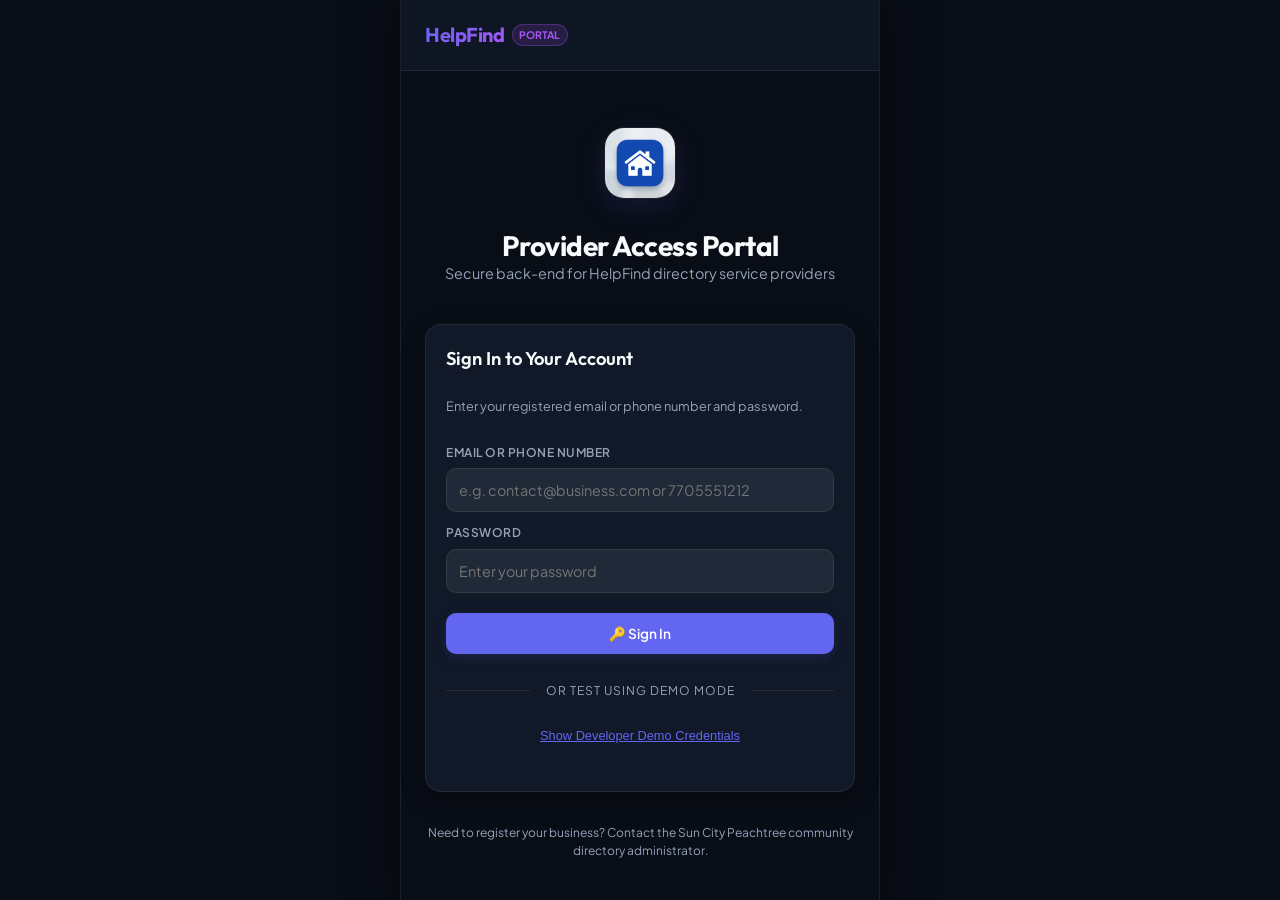
==== ProviderPortal/index.html @ e506c803 "Implement Email/Phone and Password authentication for ProviderPortal" ====
<!DOCTYPE html>
<html lang="en">
<head>
  <meta charset="UTF-8">
  <meta name="viewport" content="width=device-width, initial-scale=1.0">
  <title>ProviderPortal - HelpFind</title>
  
  <!-- SEO Meta Tags -->
  <meta name="description" content="Secure, mobile-responsive management portal for HelpFind service providers. Track conversion metrics and record service stories.">
  <meta name="theme-color" content="#0f172a">
  
  <!-- Web App Manifest & Apple Web App Metas -->
  <link rel="manifest" href="manifest.json">
  <meta name="apple-mobile-web-app-capable" content="yes">
  <meta name="apple-mobile-web-app-status-bar-style" content="black-translucent">
  <link rel="apple-touch-icon" href="icon.png">
  
  <link rel="stylesheet" href="style.css">
  

</head>
<body>

  <div id="app-container">
    
    <!-- Offline Banner -->
    <div id="offline-notification" class="offline-banner">
      ⚡ Offline Mode - Updates will be cached until you reconnect
    </div>
    
    <!-- Main Header -->
    <header>
      <div class="brand">
        <h1>HelpFind</h1>
        <span class="badge-portal">Portal</span>
      </div>
      
      <!-- User Info & Logout (Visible when logged in) -->
      <div id="user-profile" class="user-info-row hidden">
        <span id="user-email" class="user-email-tag" title="">provider@mail.com</span>
        <button id="btn-logout" class="logout-btn">Log Out</button>
      </div>
    </header>
    
    <!-- 1. LOGIN SCREEN -->
    <main id="screen-login" class="screen">
      <div class="login-header">
        <img src="icon.png" alt="HelpFind Provider Portal Logo" class="login-logo">
        <h2>Provider Access Portal</h2>
        <p class="subtitle">Secure back-end for HelpFind directory service providers</p>
      </div>
      
      <div class="card login-form-card">
        <h3>Sign In to Your Account</h3>
        <p class="subtitle" style="font-size: 0.8rem; margin-top: -0.25rem;">
          Enter your registered email or phone number and password.
        </p>
        
        <form id="form-login" style="display: flex; flex-direction: column; gap: 0.75rem; margin-top: 0.5rem;">
          <div class="form-group">
            <label for="login-username">Email or Phone Number</label>
            <input type="text" id="login-username" class="input-select" placeholder="e.g. contact@business.com or 7705551212" required style="cursor: text;">
          </div>
          <div class="form-group">
            <label for="login-password">Password</label>
            <input type="password" id="login-password" class="input-select" placeholder="Enter your password" required style="cursor: text;">
          </div>
          <button type="submit" class="btn btn-primary" style="margin-top: 0.5rem; width: 100%;">
            🔑 Sign In
          </button>
        </form>
        
        <div class="divider" style="margin-top: 0.5rem;">Or Test Using Demo Mode</div>
        
        <!-- Developer Demo Gate Bypass -->
        <button id="trigger-demo-panel" class="demo-login-trigger">
          Show Developer Demo Credentials
        </button>
        
        <div id="demo-auth-panel" class="demo-panel">
          <div class="form-group">
            <label for="demo-email-select">Choose Demo Provider Account</label>
            <select id="demo-email-select" class="input-select">
              <option value="" disabled selected>-- Select an email to log in --</option>
              <option value="transevesa@gmail.com">transevesa@gmail.com (Transevesa of Georgia, LLC)</option>
              <option value="terencebrittain@att.net">terencebrittain@att.net (Terence Britain, Sr.)</option>
              <option value="snowflowhvac@gmail.com">snowflowhvac@gmail.com (Snowflow Heating & Cooling LLC)</option>
              <option value="isbd@comcast.net">isbd@comcast.net (Doug Gardner)</option>
            </select>
          </div>
          
          <button id="btn-demo-login" class="btn btn-primary" style="margin-top: 0.25rem;">
            🔑 Log In with Demo Account
          </button>
        </div>
        
      </div>
      
      <div style="font-size: 0.75rem; color: var(--text-muted); text-align: center; margin-top: auto; padding-bottom: 1rem;">
        Need to register your business? Contact the Sun City Peachtree community directory administrator.
      </div>
    </main>
    
    <!-- 2. DASHBOARD SCREEN -->
    <main id="screen-dashboard" class="screen hidden">
      
      <!-- Provider Info Card -->
      <section class="card provider-profile-card">
        <div class="provider-title-row">
          <div>
            <h2 id="profile-name">Business Name</h2>
            <span id="profile-category" class="provider-meta-badge">Category &bull; Service</span>
          </div>
        </div>
        <div class="provider-details-list">
          <span>📞 Phone: <strong id="profile-phone">-</strong></span>
          <span>✉️ Registered Email: <strong id="profile-email">-</strong></span>
        </div>
      </section>
      
      <!-- Core Analytics Metrics Row -->
      <section class="metrics-grid">
        <div class="metric-card full-width">
          <span class="metric-label">Neighbor Engagement Metric</span>
          <span id="metric-times-used" class="metric-value">0</span>
          <span class="metric-subtext">Times neighbors clicked "I'll Use" (Hires & Leads generated)</span>
        </div>
        
        <div class="metric-card">
          <span class="metric-label">Average Rating</span>
          <span id="metric-rating" class="metric-value">0.0</span>
          <span class="metric-subtext">Based on verified reviews</span>
        </div>
        
        <div class="metric-card">
          <span class="metric-label">Total Reviews</span>
          <span id="metric-reviews-count" class="metric-value">0</span>
          <span class="metric-subtext">Submitted by neighbors</span>
        </div>
      </section>
      
      <!-- Knowledge Catalog Service Story Entry -->
      <section class="card story-card">
        <h3>Knowledge Catalog &bull; Service Story</h3>
        <p class="subtitle" style="font-size: 0.8rem; margin-top: -0.25rem;">
          Record a brief summary of the services, qualifications, or jobs you perform. Stories are displayed directly to neighbors.
        </p>
        
        <div class="transcription-area-container">
          <textarea id="story-textarea" class="transcription-textarea" placeholder="Speak your service story or type it here... (e.g. 'We recently installed high-efficiency HVAC units on Clover Lane...')"></textarea>
        </div>
        
        <!-- Speech controls -->
        <div class="voice-control-panel">
          <button id="btn-mic" class="mic-btn" title="Click to record voice description" aria-label="Microphone Button">
            🎤
          </button>
          
          <span id="recording-status-text" class="recording-status">Tap microphone to dictate story</span>
          
          <!-- Audio visualizer simulation waves -->
          <div id="audio-visualizer" class="audio-waves-container">
            <span class="wave-bar"></span>
            <span class="wave-bar"></span>
            <span class="wave-bar"></span>
            <span class="wave-bar"></span>
            <span class="wave-bar"></span>
          </div>
        </div>
        
        <div class="btn-row">
          <button id="btn-polish-story" class="btn btn-secondary" disabled>
            ✨ Polish Transcript
          </button>
          <button id="btn-save-story" class="btn btn-primary" disabled>
            💾 Save to Sheet
          </button>
        </div>
      </section>

      <!-- Change Password Section -->
      <section class="card security-card">
        <h3>Change Password</h3>
        <p class="subtitle" style="font-size: 0.8rem; margin-top: -0.25rem; margin-bottom: 0.75rem;">
          Update your login password.
        </p>
        <form id="form-change-password" style="display: flex; flex-direction: column; gap: 0.75rem;">
          <div class="form-group">
            <label for="chg-current-password">Current Password</label>
            <input type="password" id="chg-current-password" class="input-select" placeholder="Enter current password" required style="cursor: text;">
          </div>
          <div class="form-group">
            <label for="chg-new-password">New Password</label>
            <input type="password" id="chg-new-password" class="input-select" placeholder="Enter new password" required style="cursor: text;">
          </div>
          <div class="form-group">
            <label for="chg-confirm-password">Confirm New Password</label>
            <input type="password" id="chg-confirm-password" class="input-select" placeholder="Confirm new password" required style="cursor: text;">
          </div>
          <button type="submit" class="btn btn-secondary" style="margin-top: 0.25rem; width: 100%;">
            🔒 Update Password
          </button>
        </form>
      </section>
      
      <!-- Neighbor Reviews List -->
      <section class="reviews-section">
        <h3>Neighborhood Recommendations History</h3>
        <div id="reviews-list-container" class="reviews-container">
          <!-- Reviews list will be dynamically populated -->
        </div>
      </section>
      
    </main>
    
    <!-- Toast Notification Container -->
    <div id="toast-container"></div>
    
    <!-- Loading Overlay -->
    <div id="loading-mask" class="loading-overlay hidden">
      <div class="spinner"></div>
      <span style="font-size: 0.85rem; font-weight: 500;" id="loading-text">Loading directory...</span>
    </div>
    
  </div>

  <script src="app.js"></script>
  <script src="test_provider_portal.js"></script>
</body>
</html>
---- ProviderPortal/style.css ----
/* style.css - Premium Dashboard Design for ProviderPortal PWA */

@import url('https://fonts.googleapis.com/css2?family=Outfit:wght@300;400;500;600;700;800&family=Plus+Jakarta+Sans:wght@300;400;500;600;700&display=swap');

:root {
  --bg-base: #090d16;
  --bg-card: #111827;
  --bg-input: #1f2937;
  --primary: #6366f1;
  --primary-hover: #4f46e5;
  --primary-glow: rgba(99, 102, 241, 0.15);
  --accent: #a855f7;
  --accent-glow: rgba(168, 85, 247, 0.2);
  --success: #10b981;
  --success-glow: rgba(16, 185, 129, 0.15);
  --warning: #f59e0b;
  --danger: #ef4444;
  --text-main: #f8fafc;
  --text-muted: #94a3b8;
  --border: rgba(255, 255, 255, 0.08);
  --transition: all 0.3s cubic-bezier(0.4, 0, 0.2, 1);
  --shadow-sm: 0 2px 8px rgba(0, 0, 0, 0.2);
  --shadow-md: 0 8px 24px rgba(0, 0, 0, 0.3);
  --shadow-lg: 0 16px 40px rgba(0, 0, 0, 0.4);
}

* {
  box-sizing: border-box;
  margin: 0;
  padding: 0;
  -webkit-tap-highlight-color: transparent;
}

body {
  font-family: 'Plus Jakarta Sans', -apple-system, BlinkMacSystemFont, sans-serif;
  background-color: var(--bg-base);
  color: var(--text-main);
  min-height: 100vh;
  display: flex;
  flex-direction: column;
  align-items: center;
  overflow-x: hidden;
  line-height: 1.5;
}

/* App Container */
#app-container {
  width: 100%;
  max-width: 480px; /* Mobile-first constraint */
  min-height: 100vh;
  display: flex;
  flex-direction: column;
  background-color: var(--bg-base);
  position: relative;
  box-shadow: 0 0 40px rgba(0, 0, 0, 0.5);
  border-left: 1px solid var(--border);
  border-right: 1px solid var(--border);
}

header {
  padding: 1.25rem 1.5rem;
  background: rgba(17, 24, 39, 0.8);
  backdrop-filter: blur(12px);
  position: sticky;
  top: 0;
  z-index: 100;
  border-bottom: 1px solid var(--border);
  display: flex;
  justify-content: space-between;
  align-items: center;
}

.brand {
  display: flex;
  align-items: center;
  gap: 0.5rem;
}

.brand h1 {
  font-family: 'Outfit', sans-serif;
  font-size: 1.25rem;
  font-weight: 700;
  letter-spacing: -0.5px;
  background: linear-gradient(135deg, var(--primary), var(--accent));
  -webkit-background-clip: text;
  -webkit-text-fill-color: transparent;
}

.badge-portal {
  font-size: 0.65rem;
  font-weight: 700;
  padding: 0.15rem 0.4rem;
  border-radius: 99px;
  background: rgba(168, 85, 247, 0.15);
  color: var(--accent);
  border: 1px solid rgba(168, 85, 247, 0.3);
  text-transform: uppercase;
}

/* Offline Banner */
.offline-banner {
  background: var(--warning);
  color: #000;
  font-size: 0.75rem;
  font-weight: 700;
  text-align: center;
  padding: 0.35rem;
  display: none;
  animation: slideDown 0.3s ease-out;
}

@keyframes slideDown {
  from { transform: translateY(-100%); }
  to { transform: translateY(0); }
}

/* Screens */
.screen {
  flex: 1;
  padding: 1.5rem;
  display: flex;
  flex-direction: column;
  gap: 1.5rem;
  animation: fadeIn 0.4s ease-out;
}

.hidden {
  display: none !important;
}

@keyframes fadeIn {
  from { opacity: 0; transform: translateY(10px); }
  to { opacity: 1; transform: translateY(0); }
}

/* Typography */
h2 {
  font-family: 'Outfit', sans-serif;
  font-size: 1.75rem;
  font-weight: 700;
  letter-spacing: -0.5px;
  line-height: 1.2;
}

h3 {
  font-family: 'Outfit', sans-serif;
  font-size: 1.15rem;
  font-weight: 600;
  color: var(--text-main);
  margin-bottom: 0.5rem;
}

.subtitle {
  font-size: 0.9rem;
  color: var(--text-muted);
}

/* Cards */
.card {
  background: var(--bg-card);
  border: 1px solid var(--border);
  border-radius: 16px;
  padding: 1.25rem;
  box-shadow: var(--shadow-md);
  position: relative;
  overflow: hidden;
  transition: var(--transition);
}

.card:hover {
  border-color: rgba(255, 255, 255, 0.15);
}

/* Login Screen UI */
.login-header {
  text-align: center;
  padding: 2rem 0 1rem 0;
}

.login-logo {
  width: 72px;
  height: 72px;
  border-radius: 20px;
  margin-bottom: 1.5rem;
  box-shadow: 0 8px 30px var(--primary-glow);
  border: 1.5px solid var(--border);
}

.login-form-card {
  display: flex;
  flex-direction: column;
  gap: 1.25rem;
}

.google-btn-container {
  display: flex;
  justify-content: center;
  margin: 1rem 0 0.5rem 0;
}

.divider {
  display: flex;
  align-items: center;
  text-align: center;
  color: var(--text-muted);
  font-size: 0.75rem;
  text-transform: uppercase;
  letter-spacing: 1px;
}

.divider::before,
.divider::after {
  content: '';
  flex: 1;
  border-bottom: 1px solid var(--border);
}

.divider:not(:empty)::before {
  margin-right: 1rem;
}

.divider:not(:empty)::after {
  margin-left: 1rem;
}

.demo-login-trigger {
  text-align: center;
  font-size: 0.8rem;
  color: var(--primary);
  background: none;
  border: none;
  cursor: pointer;
  text-decoration: underline;
  padding: 0.5rem;
  font-weight: 500;
  transition: var(--transition);
}

.demo-login-trigger:hover {
  color: var(--accent);
}

.demo-panel {
  max-height: 0;
  overflow: hidden;
  transition: max-height 0.4s ease-out;
  display: flex;
  flex-direction: column;
  gap: 0.75rem;
}

.demo-panel.open {
  max-height: 250px;
  margin-top: 0.5rem;
  padding-bottom: 0.5rem;
}

.form-group {
  display: flex;
  flex-direction: column;
  gap: 0.4rem;
}

.form-group label {
  font-size: 0.75rem;
  font-weight: 600;
  color: var(--text-muted);
  text-transform: uppercase;
  letter-spacing: 0.5px;
}

.input-select {
  background-color: var(--bg-input);
  border: 1px solid var(--border);
  border-radius: 10px;
  color: var(--text-main);
  padding: 0.75rem;
  font-family: inherit;
  font-size: 0.9rem;
  outline: none;
  width: 100%;
  cursor: pointer;
  transition: var(--transition);
}

.input-select:focus {
  border-color: var(--primary);
  box-shadow: 0 0 0 3px var(--primary-glow);
}

/* Dashboard Details Card */
.provider-profile-card {
  background: linear-gradient(135deg, rgba(17, 24, 39, 0.95), rgba(21, 16, 43, 0.95));
  border-left: 4px solid var(--primary);
}

.provider-title-row {
  display: flex;
  justify-content: space-between;
  align-items: flex-start;
  margin-bottom: 0.75rem;
}

.provider-name {
  font-size: 1.35rem;
  font-weight: 700;
  letter-spacing: -0.3px;
}

.provider-meta-badge {
  font-size: 0.7rem;
  font-weight: 600;
  color: var(--text-muted);
  background: rgba(255, 255, 255, 0.05);
  padding: 0.25rem 0.5rem;
  border-radius: 6px;
  border: 1px solid var(--border);
}

.provider-details-list {
  font-size: 0.8rem;
  display: flex;
  flex-direction: column;
  gap: 0.35rem;
  color: var(--text-muted);
  border-top: 1px solid var(--border);
  padding-top: 0.75rem;
  margin-top: 0.75rem;
}

.provider-details-list span strong {
  color: var(--text-main);
}

/* Metric Row Grid */
.metrics-grid {
  display: grid;
  grid-template-columns: repeat(2, 1fr);
  gap: 0.75rem;
}

.metric-card {
  padding: 1rem;
  background: var(--bg-card);
  border: 1px solid var(--border);
  border-radius: 14px;
  display: flex;
  flex-direction: column;
  gap: 0.25rem;
  box-shadow: var(--shadow-sm);
  transition: var(--transition);
}

.metric-card.full-width {
  grid-column: span 2;
  background: linear-gradient(135deg, rgba(16, 185, 129, 0.05), rgba(16, 185, 129, 0.02));
  border-color: rgba(16, 185, 129, 0.2);
}

.metric-card.full-width .metric-value {
  color: var(--success);
  text-shadow: 0 0 10px rgba(16, 185, 129, 0.2);
}

.metric-label {
  font-size: 0.65rem;
  font-weight: 700;
  color: var(--text-muted);
  text-transform: uppercase;
  letter-spacing: 0.5px;
}

.metric-value {
  font-family: 'Outfit', sans-serif;
  font-size: 1.5rem;
  font-weight: 800;
  color: var(--text-main);
}

.metric-subtext {
  font-size: 0.65rem;
  color: var(--text-muted);
  margin-top: auto;
}

/* Voice-to-Text Story Entry Section */
.story-card {
  display: flex;
  flex-direction: column;
  gap: 1rem;
}

.transcription-area-container {
  position: relative;
  width: 100%;
}

.transcription-textarea {
  width: 100%;
  height: 120px;
  background-color: var(--bg-input);
  border: 1px solid var(--border);
  border-radius: 12px;
  padding: 0.75rem;
  color: var(--text-main);
  font-family: inherit;
  font-size: 0.85rem;
  line-height: 1.4;
  resize: none;
  outline: none;
  transition: var(--transition);
}

.transcription-textarea:focus {
  border-color: var(--primary);
  box-shadow: 0 0 0 3px var(--primary-glow);
}

.voice-control-panel {
  display: flex;
  flex-direction: column;
  align-items: center;
  gap: 0.75rem;
  padding: 0.5rem 0;
}

/* Audio Mic Button */
.mic-btn {
  width: 64px;
  height: 64px;
  border-radius: 50%;
  background: linear-gradient(135deg, var(--primary), var(--accent));
  border: none;
  outline: none;
  cursor: pointer;
  display: flex;
  align-items: center;
  justify-content: center;
  color: #fff;
  font-size: 1.5rem;
  box-shadow: 0 4px 15px rgba(99, 102, 241, 0.4);
  transition: var(--transition);
  position: relative;
}

.mic-btn:hover {
  transform: scale(1.05);
}

.mic-btn.recording {
  background: var(--danger);
  box-shadow: 0 0 30px rgba(239, 68, 68, 0.5);
  animation: pulse-ring 1.5s infinite;
}

@keyframes pulse-ring {
  0% {
    transform: scale(0.95);
    box-shadow: 0 0 0 0 rgba(239, 68, 68, 0.7);
  }
  70% {
    transform: scale(1.02);
    box-shadow: 0 0 0 12px rgba(239, 68, 68, 0);
  }
  100% {
    transform: scale(0.95);
    box-shadow: 0 0 0 0 rgba(239, 68, 68, 0);
  }
}

.recording-status {
  font-size: 0.75rem;
  font-weight: 600;
  color: var(--text-muted);
}

.recording-status.active {
  color: var(--danger);
  display: flex;
  align-items: center;
  gap: 0.35rem;
}

.recording-status.active::before {
  content: '';
  width: 8px;
  height: 8px;
  border-radius: 50%;
  background-color: var(--danger);
  display: inline-block;
  animation: blink 1s infinite alternate;
}

@keyframes blink {
  from { opacity: 0.3; }
  to { opacity: 1; }
}

/* Audio visualizer simulation */
.audio-waves-container {
  display: none;
  align-items: flex-end;
  gap: 3px;
  height: 24px;
}

.audio-waves-container.active {
  display: flex;
}

.wave-bar {
  width: 3px;
  background-color: var(--danger);
  border-radius: 3px;
  animation: wave 1s infinite ease-in-out;
}

.wave-bar:nth-child(1) { height: 6px; animation-delay: 0.1s; }
.wave-bar:nth-child(2) { height: 14px; animation-delay: 0.2s; }
.wave-bar:nth-child(3) { height: 22px; animation-delay: 0.3s; }
.wave-bar:nth-child(4) { height: 16px; animation-delay: 0.4s; }
.wave-bar:nth-child(5) { height: 8px; animation-delay: 0.5s; }

@keyframes wave {
  0%, 100% { transform: scaleY(1); }
  50% { transform: scaleY(0.4); }
}

/* Buttons */
.btn-row {
  display: flex;
  gap: 0.75rem;
  width: 100%;
}

.btn {
  flex: 1;
  font-family: inherit;
  font-size: 0.85rem;
  font-weight: 600;
  padding: 0.75rem 1rem;
  border-radius: 10px;
  border: none;
  cursor: pointer;
  display: flex;
  align-items: center;
  justify-content: center;
  gap: 0.4rem;
  transition: var(--transition);
}

.btn-primary {
  background: var(--primary);
  color: #fff;
  box-shadow: 0 4px 12px var(--primary-glow);
}

.btn-primary:hover:not(:disabled) {
  background: var(--primary-hover);
  box-shadow: 0 6px 16px var(--primary-glow);
}

.btn-secondary {
  background: rgba(255, 255, 255, 0.06);
  color: var(--text-main);
  border: 1px solid var(--border);
}

.btn-secondary:hover:not(:disabled) {
  background: rgba(255, 255, 255, 0.1);
}

.btn:disabled {
  opacity: 0.5;
  cursor: not-allowed;
}

/* Reviews List Section */
.reviews-section {
  display: flex;
  flex-direction: column;
  gap: 0.75rem;
}

.reviews-container {
  display: flex;
  flex-direction: column;
  gap: 0.75rem;
  max-height: 320px;
  overflow-y: auto;
  padding-right: 0.25rem;
}

/* Scrollbar customization */
.reviews-container::-webkit-scrollbar {
  width: 4px;
}

.reviews-container::-webkit-scrollbar-track {
  background: transparent;
}

.reviews-container::-webkit-scrollbar-thumb {
  background: rgba(255, 255, 255, 0.1);
  border-radius: 99px;
}

.review-item {
  background: rgba(255, 255, 255, 0.02);
  border: 1px solid var(--border);
  border-radius: 12px;
  padding: 0.9rem;
  display: flex;
  flex-direction: column;
  gap: 0.4rem;
}

.review-top-row {
  display: flex;
  justify-content: space-between;
  align-items: center;
}

.review-author {
  font-size: 0.75rem;
  font-weight: 700;
  color: var(--text-main);
}

.review-rating-stars {
  color: var(--warning);
  font-size: 0.75rem;
}

.review-date-cost {
  display: flex;
  justify-content: space-between;
  font-size: 0.65rem;
  color: var(--text-muted);
}

.review-text {
  font-size: 0.8rem;
  color: var(--text-muted);
  font-style: italic;
  line-height: 1.4;
  margin-top: 0.2rem;
}

.review-badges-row {
  display: flex;
  gap: 0.4rem;
  flex-wrap: wrap;
  margin-top: 0.15rem;
}

.review-badge {
  font-size: 0.6rem;
  font-weight: 600;
  padding: 0.1rem 0.35rem;
  border-radius: 4px;
}

.review-badge.ontime {
  background: rgba(16, 185, 129, 0.1);
  color: var(--success);
  border: 1px solid rgba(16, 185, 129, 0.2);
}

.review-badge.cost-info {
  background: rgba(99, 102, 241, 0.1);
  color: var(--primary);
  border: 1px solid rgba(99, 102, 241, 0.2);
}

.no-reviews {
  text-align: center;
  padding: 2rem;
  background: rgba(255, 255, 255, 0.01);
  border: 1px dashed var(--border);
  border-radius: 12px;
  color: var(--text-muted);
  font-size: 0.8rem;
}

/* User Settings/Logout Utility */
.user-info-row {
  display: flex;
  align-items: center;
  gap: 0.75rem;
}

.user-email-tag {
  font-size: 0.7rem;
  color: var(--text-muted);
  max-width: 140px;
  overflow: hidden;
  text-overflow: ellipsis;
  white-space: nowrap;
}

.logout-btn {
  background: rgba(239, 68, 68, 0.1);
  border: 1px solid rgba(239, 68, 68, 0.2);
  color: var(--danger);
  font-size: 0.65rem;
  font-weight: 700;
  padding: 0.25rem 0.5rem;
  border-radius: 6px;
  cursor: pointer;
  transition: var(--transition);
}

.logout-btn:hover {
  background: var(--danger);
  color: #fff;
}

/* Toast System */
#toast-container {
  position: fixed;
  bottom: 20px;
  left: 50%;
  transform: translateX(-50%);
  z-index: 1000;
  display: flex;
  flex-direction: column;
  gap: 8px;
  width: 90%;
  max-width: 360px;
}

.toast-notification {
  background: var(--bg-card);
  border: 1px solid var(--border);
  border-left: 4px solid var(--success);
  border-radius: 10px;
  padding: 0.75rem 1rem;
  display: flex;
  align-items: center;
  gap: 0.6rem;
  box-shadow: var(--shadow-lg);
  font-size: 0.8rem;
  color: var(--text-main);
  animation: toastIn 0.3s cubic-bezier(0.175, 0.885, 0.32, 1.275);
  transition: opacity 0.3s, transform 0.3s;
}

.toast-notification.error {
  border-left-color: var(--danger);
}

@keyframes toastIn {
  from { opacity: 0; transform: translateY(20px); }
  to { opacity: 1; transform: translateY(0); }
}

/* Loading Overlay */
.loading-overlay {
  position: absolute;
  top: 0;
  left: 0;
  width: 100%;
  height: 100%;
  background: rgba(9, 13, 22, 0.85);
  backdrop-filter: blur(4px);
  z-index: 999;
  display: flex;
  flex-direction: column;
  align-items: center;
  justify-content: center;
  gap: 0.75rem;
  animation: fadeIn 0.2s ease-out;
}

.spinner {
  width: 40px;
  height: 40px;
  border: 3px solid rgba(255, 255, 255, 0.05);
  border-top-color: var(--primary);
  border-radius: 50%;
  animation: spin 0.8s linear infinite;
}

@keyframes spin {
  to { transform: rotate(360deg); }
}
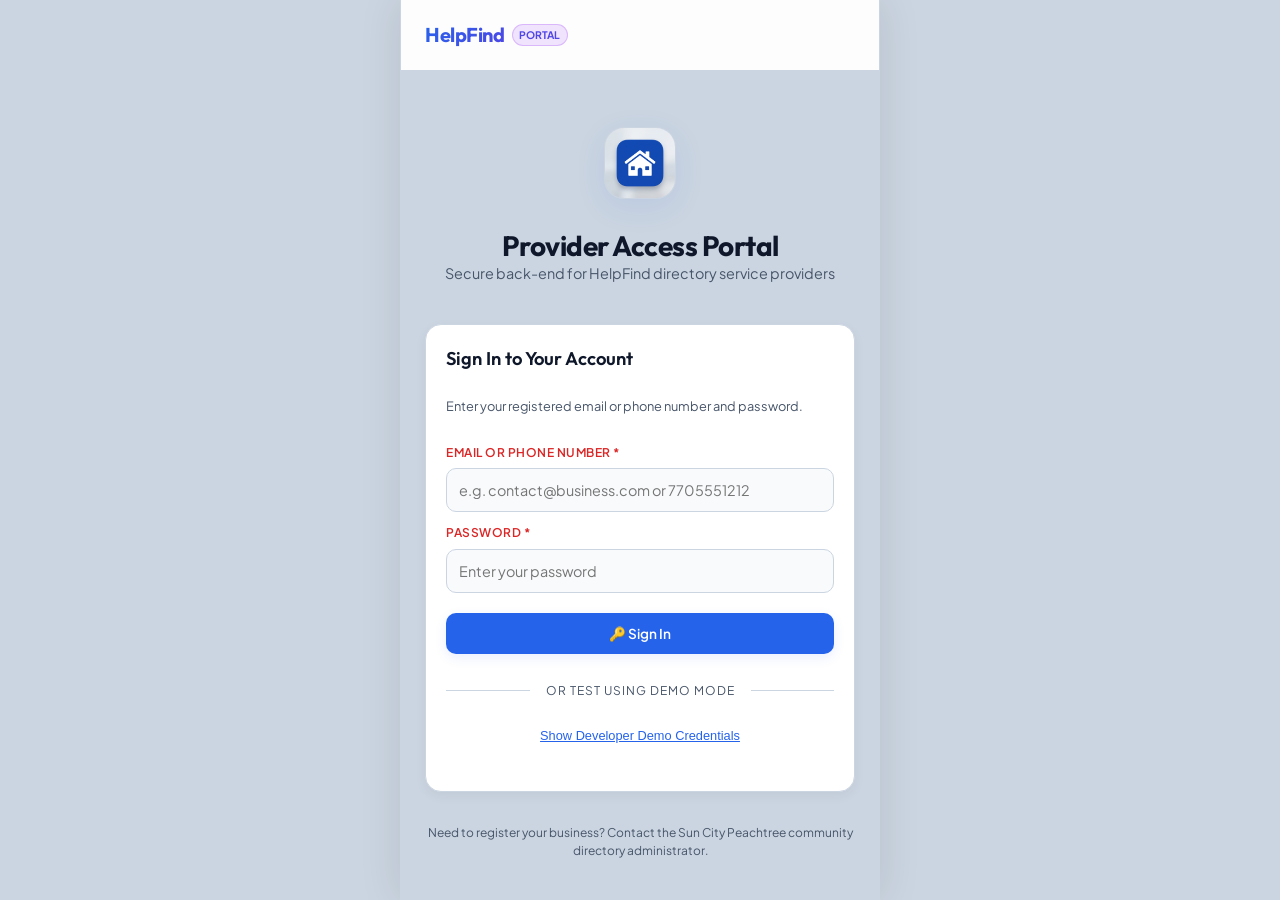
==== commit 283e8678: "Restructure taxonomy to 6 categories, add multi-service support, and Manage Services checkbox grid i" ====
--- a/ProviderPortal/index.html
+++ b/ProviderPortal/index.html
@@ -86,6 +86,7 @@
               <option value="terencebrittain@att.net">terencebrittain@att.net (Terence Britain, Sr.)</option>
               <option value="snowflowhvac@gmail.com">snowflowhvac@gmail.com (Snowflow Heating & Cooling LLC)</option>
               <option value="isbd@comcast.net">isbd@comcast.net (Doug Gardner)</option>
+              <option value="gbarrett9705@gmail.com">gbarrett9705@gmail.com (Barrett AI Consulting)</option>
             </select>
           </div>
           
@@ -178,6 +179,22 @@
         </div>
       </section>
 
+      <!-- Manage Services Section -->
+      <section class="card services-card">
+        <h3>Manage Services</h3>
+        <p class="subtitle" style="font-size: 0.8rem; margin-top: -0.25rem; margin-bottom: 0.75rem;">
+          Select all the services your business offers to neighbors. Your business will appear in search results for all checked services.
+        </p>
+        
+        <div id="portal-services-container" style="display: flex; flex-direction: column; gap: 1rem; max-height: 350px; overflow-y: auto; border: 1px solid var(--border-color); border-radius: 10px; padding: 0.75rem; background: var(--bg-card); margin-bottom: 0.75rem;">
+          <!-- Populated dynamically by app.js -->
+        </div>
+
+        <button id="btn-save-services" class="btn btn-primary" style="width: 100%;">
+          💾 Save Services
+        </button>
+      </section>
+
       <!-- Change Password Section -->
       <section class="card security-card">
         <h3>Change Password</h3>
@@ -213,6 +230,40 @@
       
     </main>
     
+    <!-- Verification Overlay (For Pending listings) -->
+    <div id="verification-overlay" class="verification-overlay hidden">
+      <div class="verification-content">
+        <div class="verification-header">
+          <div class="verification-badge">✨ Claim Your Listing</div>
+          <h2>Welcome to HelpFind!</h2>
+          <p class="subtitle" style="margin-top: 0.5rem;">
+            A resident has recommended your business. Please verify your listing and set your password to activate it in the resident directory.
+          </p>
+        </div>
+        
+        <div class="card verification-card">
+          <form id="form-verify-listing" style="display: flex; flex-direction: column; gap: 0.75rem;">
+            <div class="form-group">
+              <label for="verify-new-password">Choose a Secure Password</label>
+              <input type="password" id="verify-new-password" class="input-select" placeholder="Enter new password" required style="cursor: text;">
+            </div>
+            <div class="form-group">
+              <label for="verify-confirm-password">Confirm Password</label>
+              <input type="password" id="verify-confirm-password" class="input-select" placeholder="Confirm new password" required style="cursor: text;">
+            </div>
+            
+            <div style="font-size: 0.75rem; color: var(--text-muted); line-height: 1.4; margin-top: 0.25rem;">
+              🔒 By clicking "Verify & Activate", your business profile will immediately become visible to residents in the HelpFind directory.
+            </div>
+
+            <button type="submit" class="btn btn-primary" style="margin-top: 0.5rem; width: 100%;">
+              ✅ Verify & Activate Listing
+            </button>
+          </form>
+        </div>
+      </div>
+    </div>
+
     <!-- Toast Notification Container -->
     <div id="toast-container"></div>
     
--- a/ProviderPortal/style.css
+++ b/ProviderPortal/style.css
@@ -3,25 +3,25 @@
 @import url('https://fonts.googleapis.com/css2?family=Outfit:wght@300;400;500;600;700;800&family=Plus+Jakarta+Sans:wght@300;400;500;600;700&display=swap');
 
 :root {
-  --bg-base: #090d16;
-  --bg-card: #111827;
-  --bg-input: #1f2937;
-  --primary: #6366f1;
-  --primary-hover: #4f46e5;
-  --primary-glow: rgba(99, 102, 241, 0.15);
-  --accent: #a855f7;
-  --accent-glow: rgba(168, 85, 247, 0.2);
-  --success: #10b981;
-  --success-glow: rgba(16, 185, 129, 0.15);
-  --warning: #f59e0b;
-  --danger: #ef4444;
-  --text-main: #f8fafc;
-  --text-muted: #94a3b8;
-  --border: rgba(255, 255, 255, 0.08);
+  --bg-base: #cbd5e1; /* Matched to main HelpFind app body background */
+  --bg-card: #ffffff;
+  --bg-input: #f8fafc;
+  --primary: #2563eb; /* Royal Blue */
+  --primary-hover: #1d4ed8;
+  --primary-glow: rgba(37, 99, 235, 0.1);
+  --accent: #4f46e5; /* Indigo accent */
+  --accent-glow: rgba(79, 70, 229, 0.1);
+  --success: #16a34a;
+  --success-glow: rgba(22, 163, 74, 0.1);
+  --warning: #b45309;
+  --danger: #dc2626; /* High-contrast red for required fields */
+  --text-main: #0f172a; /* Slate 900 */
+  --text-muted: #475569; /* Slate 600 */
+  --border: #cbd5e1; /* Slate 300 */
   --transition: all 0.3s cubic-bezier(0.4, 0, 0.2, 1);
-  --shadow-sm: 0 2px 8px rgba(0, 0, 0, 0.2);
-  --shadow-md: 0 8px 24px rgba(0, 0, 0, 0.3);
-  --shadow-lg: 0 16px 40px rgba(0, 0, 0, 0.4);
+  --shadow-sm: 0 1px 3px rgba(0, 0, 0, 0.05);
+  --shadow-md: 0 4px 12px rgba(15, 23, 42, 0.05);
+  --shadow-lg: 0 10px 25px rgba(15, 23, 42, 0.08);
 }
 
 * {
@@ -52,14 +52,14 @@
   flex-direction: column;
   background-color: var(--bg-base);
   position: relative;
-  box-shadow: 0 0 40px rgba(0, 0, 0, 0.5);
+  box-shadow: 0 0 40px rgba(0, 0, 0, 0.1);
   border-left: 1px solid var(--border);
   border-right: 1px solid var(--border);
 }
 
 header {
   padding: 1.25rem 1.5rem;
-  background: rgba(17, 24, 39, 0.8);
+  background: rgba(255, 255, 255, 0.95);
   backdrop-filter: blur(12px);
   position: sticky;
   top: 0;
@@ -100,7 +100,7 @@
 /* Offline Banner */
 .offline-banner {
   background: var(--warning);
-  color: #000;
+  color: #fff;
   font-size: 0.75rem;
   font-weight: 700;
   text-align: center;
@@ -168,7 +168,7 @@
 }
 
 .card:hover {
-  border-color: rgba(255, 255, 255, 0.15);
+  border-color: rgba(0, 0, 0, 0.15);
 }
 
 /* Login Screen UI */
@@ -290,7 +290,7 @@
 
 /* Dashboard Details Card */
 .provider-profile-card {
-  background: linear-gradient(135deg, rgba(17, 24, 39, 0.95), rgba(21, 16, 43, 0.95));
+  background: linear-gradient(135deg, var(--bg-card), var(--bg-input));
   border-left: 4px solid var(--primary);
 }
 
@@ -311,7 +311,7 @@
   font-size: 0.7rem;
   font-weight: 600;
   color: var(--text-muted);
-  background: rgba(255, 255, 255, 0.05);
+  background: rgba(0, 0, 0, 0.04);
   padding: 0.25rem 0.5rem;
   border-radius: 6px;
   border: 1px solid var(--border);
@@ -561,13 +561,13 @@
 }
 
 .btn-secondary {
-  background: rgba(255, 255, 255, 0.06);
+  background: rgba(0, 0, 0, 0.04);
   color: var(--text-main);
   border: 1px solid var(--border);
 }
 
 .btn-secondary:hover:not(:disabled) {
-  background: rgba(255, 255, 255, 0.1);
+  background: rgba(0, 0, 0, 0.08);
 }
 
 .btn:disabled {
@@ -601,12 +601,12 @@
 }
 
 .reviews-container::-webkit-scrollbar-thumb {
-  background: rgba(255, 255, 255, 0.1);
+  background: rgba(0, 0, 0, 0.15);
   border-radius: 99px;
 }
 
 .review-item {
-  background: rgba(255, 255, 255, 0.02);
+  background: rgba(0, 0, 0, 0.02);
   border: 1px solid var(--border);
   border-radius: 12px;
   padding: 0.9rem;
@@ -762,7 +762,7 @@
   left: 0;
   width: 100%;
   height: 100%;
-  background: rgba(9, 13, 22, 0.85);
+  background: rgba(255, 255, 255, 0.85);
   backdrop-filter: blur(4px);
   z-index: 999;
   display: flex;
@@ -776,7 +776,7 @@
 .spinner {
   width: 40px;
   height: 40px;
-  border: 3px solid rgba(255, 255, 255, 0.05);
+  border: 3px solid rgba(0, 0, 0, 0.05);
   border-top-color: var(--primary);
   border-radius: 50%;
   animation: spin 0.8s linear infinite;
@@ -785,3 +785,63 @@
 @keyframes spin {
   to { transform: rotate(360deg); }
 }
+
+/* Verification Overlay */
+.verification-overlay {
+  position: absolute;
+  top: 0;
+  left: 0;
+  width: 100%;
+  height: 100%;
+  background: var(--bg-base);
+  z-index: 950;
+  display: flex;
+  flex-direction: column;
+  align-items: center;
+  justify-content: center;
+  padding: 1.5rem;
+  animation: fadeIn 0.3s ease-out;
+}
+
+.verification-content {
+  width: 100%;
+  max-width: 400px;
+  display: flex;
+  flex-direction: column;
+  gap: 1.25rem;
+}
+
+.verification-header {
+  text-align: center;
+}
+
+.verification-badge {
+  display: inline-block;
+  font-size: 0.7rem;
+  font-weight: 700;
+  padding: 0.25rem 0.6rem;
+  border-radius: 99px;
+  background: rgba(99, 102, 241, 0.1);
+  color: var(--primary);
+  border: 1px solid rgba(99, 102, 241, 0.3);
+  text-transform: uppercase;
+  margin-bottom: 0.75rem;
+}
+
+.verification-card {
+  border-top: 4px solid var(--accent);
+}
+
+/* Color labels of required inputs red to make required fields stand out clearly */
+.form-group:has(input[required]) label,
+.form-group:has(textarea[required]) label {
+  color: var(--danger) !important;
+}
+
+/* Add a red asterisk to make required labels visually distinct */
+.form-group:has(input[required]) label::after,
+.form-group:has(textarea[required]) label::after {
+  content: " *";
+  color: var(--danger);
+  font-weight: bold;
+}
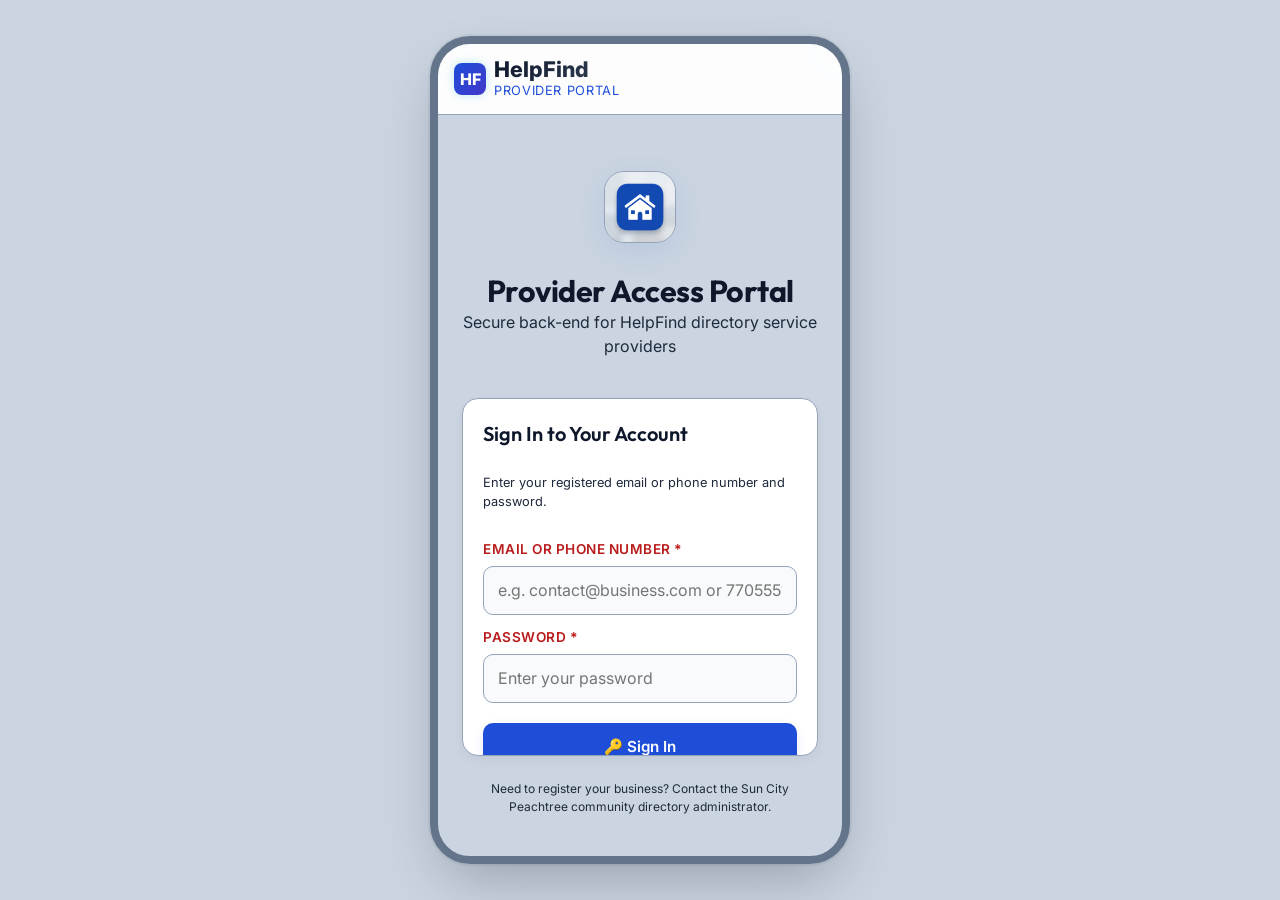
==== commit 06e59382: "style: align Provider Portal styling and desktop frame layout with main directory" ====
--- a/ProviderPortal/index.html
+++ b/ProviderPortal/index.html
@@ -30,9 +30,12 @@
     
     <!-- Main Header -->
     <header>
-      <div class="brand">
-        <h1>HelpFind</h1>
-        <span class="badge-portal">Portal</span>
+      <div class="brand logo-section">
+        <div class="logo-icon">HF</div>
+        <div class="logo-text">
+          <h1>HelpFind</h1>
+          <span>Provider Portal</span>
+        </div>
       </div>
       
       <!-- User Info & Logout (Visible when logged in) -->
--- a/ProviderPortal/style.css
+++ b/ProviderPortal/style.css
@@ -1,23 +1,23 @@
 /* style.css - Premium Dashboard Design for ProviderPortal PWA */
 
-@import url('https://fonts.googleapis.com/css2?family=Outfit:wght@300;400;500;600;700;800&family=Plus+Jakarta+Sans:wght@300;400;500;600;700&display=swap');
+@import url('https://fonts.googleapis.com/css2?family=Inter:wght@300;400;500;600;700&family=Outfit:wght@400;500;600;700;800&display=swap');
 
 :root {
-  --bg-base: #cbd5e1; /* Matched to main HelpFind app body background */
+  --bg-base: #f1f5f9; /* Matched to main HelpFind app body background */
   --bg-card: #ffffff;
   --bg-input: #f8fafc;
-  --primary: #2563eb; /* Royal Blue */
+  --primary: #1e4ed8; /* Darker Royal Blue for higher contrast */
   --primary-hover: #1d4ed8;
-  --primary-glow: rgba(37, 99, 235, 0.1);
-  --accent: #4f46e5; /* Indigo accent */
-  --accent-glow: rgba(79, 70, 229, 0.1);
-  --success: #16a34a;
-  --success-glow: rgba(22, 163, 74, 0.1);
-  --warning: #b45309;
-  --danger: #dc2626; /* High-contrast red for required fields */
+  --primary-glow: rgba(30, 78, 216, 0.1);
+  --accent: #4338ca; /* Darker Indigo accent */
+  --accent-glow: rgba(67, 56, 202, 0.1);
+  --success: #15803d;
+  --success-glow: rgba(21, 128, 61, 0.1);
+  --warning: #d97706;
+  --danger: #b91c1c; /* High-contrast red for required fields */
   --text-main: #0f172a; /* Slate 900 */
-  --text-muted: #475569; /* Slate 600 */
-  --border: #cbd5e1; /* Slate 300 */
+  --text-muted: #1e293b; /* Darker Slate 800 for high-contrast senior readability */
+  --border: #94a3b8; /* Darkened Slate 400 */
   --transition: all 0.3s cubic-bezier(0.4, 0, 0.2, 1);
   --shadow-sm: 0 1px 3px rgba(0, 0, 0, 0.05);
   --shadow-md: 0 4px 12px rgba(15, 23, 42, 0.05);
@@ -32,35 +32,38 @@
 }
 
 body {
-  font-family: 'Plus Jakarta Sans', -apple-system, BlinkMacSystemFont, sans-serif;
-  background-color: var(--bg-base);
+  font-family: 'Inter', system-ui, -apple-system, sans-serif;
+  background-color: #cbd5e1; /* Matched to main HelpFind simulator bg */
   color: var(--text-main);
   min-height: 100vh;
   display: flex;
-  flex-direction: column;
-  align-items: center;
-  overflow-x: hidden;
+  justify-content: center;
+  align-items: center;
+  overflow: hidden;
   line-height: 1.5;
 }
 
-/* App Container */
+/* App Container (Simulates mobile on desktop, native on mobile) */
 #app-container {
   width: 100%;
-  max-width: 480px; /* Mobile-first constraint */
-  min-height: 100vh;
-  display: flex;
-  flex-direction: column;
-  background-color: var(--bg-base);
+  max-width: 420px; /* Matched to main HelpFind */
+  height: 92vh; /* Matched to main HelpFind */
+  max-height: 860px; /* Matched to main HelpFind */
+  background: var(--bg-gradient);
+  border: 8px solid #64748b; /* Matched to main HelpFind */
+  border-radius: 40px; /* Matched to main HelpFind */
+  box-shadow: 0 25px 60px -15px rgba(15, 23, 42, 0.3), 0 0 0 2px rgba(15, 23, 42, 0.05);
+  overflow: hidden;
   position: relative;
-  box-shadow: 0 0 40px rgba(0, 0, 0, 0.1);
-  border-left: 1px solid var(--border);
-  border-right: 1px solid var(--border);
+  display: flex;
+  flex-direction: column;
 }
 
 header {
-  padding: 1.25rem 1.5rem;
+  padding: 0.85rem 1rem; /* Matched to main HelpFind */
   background: rgba(255, 255, 255, 0.95);
   backdrop-filter: blur(12px);
+  -webkit-backdrop-filter: blur(12px);
   position: sticky;
   top: 0;
   z-index: 100;
@@ -68,40 +71,51 @@
   display: flex;
   justify-content: space-between;
   align-items: center;
-}
-
-.brand {
+  flex-shrink: 0;
+}
+
+.logo-section {
   display: flex;
   align-items: center;
   gap: 0.5rem;
 }
 
-.brand h1 {
-  font-family: 'Outfit', sans-serif;
-  font-size: 1.25rem;
-  font-weight: 700;
-  letter-spacing: -0.5px;
-  background: linear-gradient(135deg, var(--primary), var(--accent));
+.logo-icon {
+  background: linear-gradient(135deg, var(--primary) 0%, var(--accent) 100%);
+  width: 32px;
+  height: 32px;
+  border-radius: 8px;
+  display: flex;
+  align-items: center;
+  justify-content: center;
+  color: white;
+  font-weight: 800;
+  font-size: 1rem;
+  box-shadow: 0 0 10px rgba(6, 182, 212, 0.25);
+}
+
+.logo-text h1 {
+  font-size: 1.35rem;
+  font-weight: 800;
+  background: linear-gradient(135deg, #0f172a 0%, #334155 100%);
   -webkit-background-clip: text;
   -webkit-text-fill-color: transparent;
-}
-
-.badge-portal {
-  font-size: 0.65rem;
-  font-weight: 700;
-  padding: 0.15rem 0.4rem;
-  border-radius: 99px;
-  background: rgba(168, 85, 247, 0.15);
-  color: var(--accent);
-  border: 1px solid rgba(168, 85, 247, 0.3);
+  line-height: 1.1;
+}
+
+.logo-text span {
+  font-size: 0.8rem;
+  color: var(--primary);
+  letter-spacing: 0.05em;
   text-transform: uppercase;
+  display: block;
 }
 
 /* Offline Banner */
 .offline-banner {
   background: var(--warning);
   color: #fff;
-  font-size: 0.75rem;
+  font-size: 0.85rem; /* Scaled up from 0.75rem */
   font-weight: 700;
   text-align: center;
   padding: 0.35rem;
@@ -122,6 +136,7 @@
   flex-direction: column;
   gap: 1.5rem;
   animation: fadeIn 0.4s ease-out;
+  overflow-y: auto; /* Enable vertical scrolling */
 }
 
 .hidden {
@@ -136,7 +151,7 @@
 /* Typography */
 h2 {
   font-family: 'Outfit', sans-serif;
-  font-size: 1.75rem;
+  font-size: 1.9rem; /* Scaled up from 1.75rem */
   font-weight: 700;
   letter-spacing: -0.5px;
   line-height: 1.2;
@@ -144,14 +159,14 @@
 
 h3 {
   font-family: 'Outfit', sans-serif;
-  font-size: 1.15rem;
+  font-size: 1.25rem; /* Scaled up from 1.15rem */
   font-weight: 600;
   color: var(--text-main);
   margin-bottom: 0.5rem;
 }
 
 .subtitle {
-  font-size: 0.9rem;
+  font-size: 1.0rem; /* Scaled up from 0.9rem */
   color: var(--text-muted);
 }
 
@@ -203,7 +218,7 @@
   align-items: center;
   text-align: center;
   color: var(--text-muted);
-  font-size: 0.75rem;
+  font-size: 0.85rem; /* Scaled up from 0.75rem */
   text-transform: uppercase;
   letter-spacing: 1px;
 }
@@ -225,7 +240,7 @@
 
 .demo-login-trigger {
   text-align: center;
-  font-size: 0.8rem;
+  font-size: 0.9rem; /* Scaled up from 0.8rem */
   color: var(--primary);
   background: none;
   border: none;
@@ -262,7 +277,7 @@
 }
 
 .form-group label {
-  font-size: 0.75rem;
+  font-size: 0.85rem; /* Scaled up from 0.75rem */
   font-weight: 600;
   color: var(--text-muted);
   text-transform: uppercase;
@@ -274,9 +289,9 @@
   border: 1px solid var(--border);
   border-radius: 10px;
   color: var(--text-main);
-  padding: 0.75rem;
+  padding: 0.85rem; /* Increased padding */
   font-family: inherit;
-  font-size: 0.9rem;
+  font-size: 1.0rem; /* Scaled to 16px to prevent mobile zoom */
   outline: none;
   width: 100%;
   cursor: pointer;
@@ -302,13 +317,13 @@
 }
 
 .provider-name {
-  font-size: 1.35rem;
+  font-size: 1.5rem; /* Scaled up from 1.35rem */
   font-weight: 700;
   letter-spacing: -0.3px;
 }
 
 .provider-meta-badge {
-  font-size: 0.7rem;
+  font-size: 0.8rem; /* Scaled up from 0.7rem */
   font-weight: 600;
   color: var(--text-muted);
   background: rgba(0, 0, 0, 0.04);
@@ -318,7 +333,7 @@
 }
 
 .provider-details-list {
-  font-size: 0.8rem;
+  font-size: 0.9rem; /* Scaled up from 0.8rem */
   display: flex;
   flex-direction: column;
   gap: 0.35rem;
@@ -363,7 +378,7 @@
 }
 
 .metric-label {
-  font-size: 0.65rem;
+  font-size: 0.75rem; /* Scaled up from 0.65rem */
   font-weight: 700;
   color: var(--text-muted);
   text-transform: uppercase;
@@ -372,13 +387,13 @@
 
 .metric-value {
   font-family: 'Outfit', sans-serif;
-  font-size: 1.5rem;
+  font-size: 1.65rem; /* Scaled up from 1.5rem */
   font-weight: 800;
   color: var(--text-main);
 }
 
 .metric-subtext {
-  font-size: 0.65rem;
+  font-size: 0.75rem; /* Scaled up from 0.65rem */
   color: var(--text-muted);
   margin-top: auto;
 }
@@ -404,7 +419,7 @@
   padding: 0.75rem;
   color: var(--text-main);
   font-family: inherit;
-  font-size: 0.85rem;
+  font-size: 1.0rem; /* Scaled to 16px to prevent mobile zoom */
   line-height: 1.4;
   resize: none;
   outline: none;
@@ -469,7 +484,7 @@
 }
 
 .recording-status {
-  font-size: 0.75rem;
+  font-size: 0.85rem; /* Scaled up from 0.75rem */
   font-weight: 600;
   color: var(--text-muted);
 }
@@ -536,9 +551,9 @@
 .btn {
   flex: 1;
   font-family: inherit;
-  font-size: 0.85rem;
+  font-size: 0.95rem; /* Scaled up from 0.85rem */
   font-weight: 600;
-  padding: 0.75rem 1rem;
+  padding: 0.85rem 1.25rem; /* Expanded tap targets */
   border-radius: 10px;
   border: none;
   cursor: pointer;
@@ -622,28 +637,28 @@
 }
 
 .review-author {
-  font-size: 0.75rem;
+  font-size: 0.85rem; /* Scaled up from 0.75rem */
   font-weight: 700;
   color: var(--text-main);
 }
 
 .review-rating-stars {
   color: var(--warning);
-  font-size: 0.75rem;
+  font-size: 0.85rem; /* Scaled up from 0.75rem */
 }
 
 .review-date-cost {
   display: flex;
   justify-content: space-between;
-  font-size: 0.65rem;
+  font-size: 0.75rem; /* Scaled up from 0.65rem */
   color: var(--text-muted);
 }
 
 .review-text {
-  font-size: 0.8rem;
+  font-size: 0.9rem; /* Scaled up from 0.8rem */
   color: var(--text-muted);
   font-style: italic;
-  line-height: 1.4;
+  line-height: 1.45;
   margin-top: 0.2rem;
 }
 
@@ -655,9 +670,9 @@
 }
 
 .review-badge {
-  font-size: 0.6rem;
+  font-size: 0.7rem; /* Scaled up from 0.6rem */
   font-weight: 600;
-  padding: 0.1rem 0.35rem;
+  padding: 0.15rem 0.4rem;
   border-radius: 4px;
 }
 
@@ -680,7 +695,7 @@
   border: 1px dashed var(--border);
   border-radius: 12px;
   color: var(--text-muted);
-  font-size: 0.8rem;
+  font-size: 0.9rem; /* Scaled up from 0.8rem */
 }
 
 /* User Settings/Logout Utility */
@@ -691,7 +706,7 @@
 }
 
 .user-email-tag {
-  font-size: 0.7rem;
+  font-size: 0.8rem; /* Scaled up from 0.7rem */
   color: var(--text-muted);
   max-width: 140px;
   overflow: hidden;
@@ -703,9 +718,9 @@
   background: rgba(239, 68, 68, 0.1);
   border: 1px solid rgba(239, 68, 68, 0.2);
   color: var(--danger);
-  font-size: 0.65rem;
+  font-size: 0.75rem; /* Scaled up from 0.65rem */
   font-weight: 700;
-  padding: 0.25rem 0.5rem;
+  padding: 0.35rem 0.6rem; /* Increased padding */
   border-radius: 6px;
   cursor: pointer;
   transition: var(--transition);
@@ -740,7 +755,7 @@
   align-items: center;
   gap: 0.6rem;
   box-shadow: var(--shadow-lg);
-  font-size: 0.8rem;
+  font-size: 0.9rem; /* Scaled up from 0.8rem */
   color: var(--text-main);
   animation: toastIn 0.3s cubic-bezier(0.175, 0.885, 0.32, 1.275);
   transition: opacity 0.3s, transform 0.3s;
@@ -845,3 +860,17 @@
   color: var(--danger);
   font-weight: bold;
 }
+
+/* Mobile Frame Simulation on Mobile Resolutions */
+@media (max-width: 480px) {
+  body {
+    align-items: stretch;
+  }
+  #app-container {
+    max-width: 100%;
+    height: 100vh;
+    max-height: 100%;
+    border: none;
+    border-radius: 0;
+  }
+}
